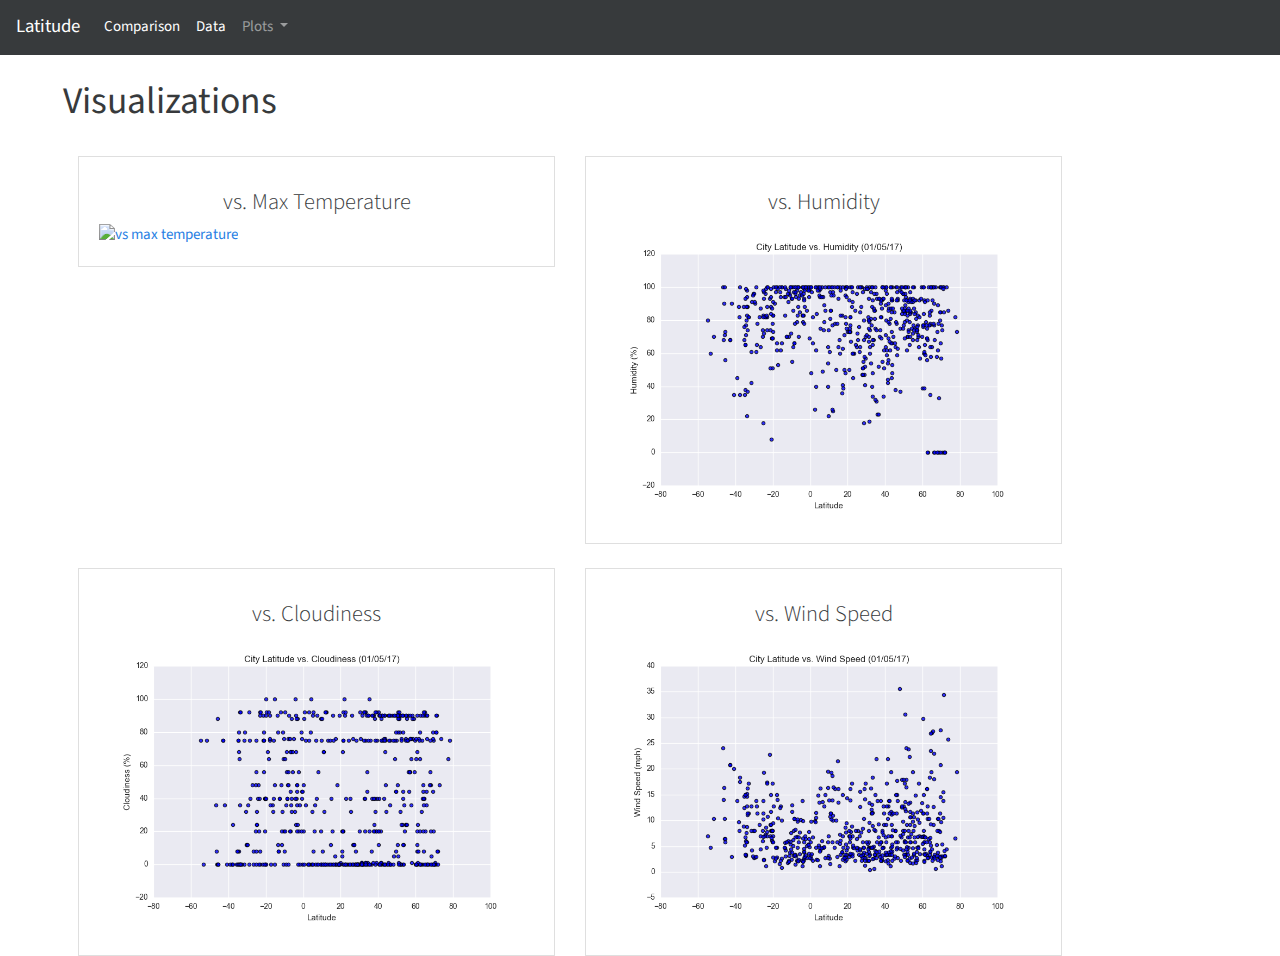
==== index.html @ 23e24061 "web pages" ====
<!DOCTYPE html>
<html lang="en">
<head>
    <meta charset="UTF-8">
    <meta name="viewport" content="width=device-width, initial-scale=1.0">
    <meta http-equiv="X-UA-Compatible" content="ie=edge">
    <title>Landing Page
    </title>

    <link rel="stylesheet" type="text/css" href="bootstrap.min.css">
</head>
<body>
    <!-- Navigation Bar -->
    <nav class="navbar navbar-expand-lg navbar-dark bg-dark">
            <a class="navbar-brand" href="index.html">Latitude</a>
            <button class="navbar-toggler" type="button" data-toggle="collapse" data-target="#navbarColor02" aria-controls="navbarColor02" aria-expanded="false" aria-label="Toggle navigation">
                <span class="navbar-toggler-icon"></span>
            </button>
    
            <div class="collapse navbar-collapse" id="navbarColor02">
                <ul class="navbar-nav mr-auto">
                    
                    <li class="nav-item active">
                            <a class="nav-link" href="Comparison.html">Comparison <span class="sr-only">(current)</span></a>
                    </li>
                    <li class="nav-item active">
                            <a class="nav-link" href="data-page.html">Data <span class="sr-only">(current)</span></a>
                    </li>
                
                <!-- Dropdown Menu -->
                
                    <li class="nav-item dropdown">
                        <a class="nav-link dropdown-toggle" href="#" id="navbarDropdown" role="button" data-toggle="dropdown" aria-haspopup="true" aria-expanded="false">
                            Plots
                        </a>
                        <div class="dropdown-menu" aria-labelledby="navbarDropdown">
                            <a class="dropdown-item" href="images/MaxTemp.html">Max Temperature</a>
                            <a class="dropdown-item" href="Humidity.html">Humidity</a>
                            <a class="dropdown-item" href="Cloudiness.html">Cloudiness</a>
                            <a class="dropdown-item" href="WindSpeed.html">Wind Speed</a>
                        </li>
                    </div>
                </ul>
    </nav>
    <div class="row mt-4 ml-5">
    <h1 class="col-sm-8 col-md-4"><b>Visualizations</b></h1>
    </div>

    <div class="container-fluid">

        <!-- First row -->
               
            <div class="row mt-4 ml-5">

                <!-- First card -->
            
                    <div class="col-sm-10 col-md-5">
                        
                            <div class="card">
                                <div class="card-body">
                                    <h4 class="card-title">
                                        <h4 class="text-center">vs. Max Temperature</h4></h4>
                                            <a href="MaxTemp.html" class="href">
                                                <img src="images/Fig1.png" class="card-img-top" alt="vs max temperature">
                                            </a>
                                    
                               </div>
                            </div>  
                    </div>
                
  
                <!-- Second card -->
            
                    <div class="col-sm-10 col-md-5">
                       
                            <div class="card">
                                <div class="card-body">
                                        <h4 class="card-title">
                                            <h4 class="text-center">vs. Humidity</h4></h4>
                                                <a href="Humidity.html">
                                                    <img src="WebVisualizations/Resources/assets/images/Fig2.png" class="card-img-top" alt="vs max temperature">
                                                </a>
                               </div>
                            </div>  
                    </div>
                </div>

                <!-- Second row -->

                <div class="row mt-4 ml-5">
                    
                    <!-- First card -->
            
                        <div class="col-sm-10 col-md-5">
                            
                                <div class="card">
                                    <div class="card-body">
                                        <h4 class="card-title">
                                            <h4 class="text-center">vs. Cloudiness</h4></h4>
                                                <a href="Cloudiness.html" class="href">
                                                    <img src="WebVisualizations/Resources/assets/images/Fig3.png" class="card-img-top" alt="vs max temperature">
                                                </a>
                                        
                                   </div>
                                </div>  
                        </div>
                    
      
                    <!-- Second card -->
                
                        <div class="col-sm-10 col-md-5">
                           
                                <div class="card">
                                    <div class="card-body">
                                            <h4 class="card-title">
                                                <h4 class="text-center">vs. Wind Speed</h4></h4>
                                                    <a href="WindSpeed.html">
                                                        <img src="WebVisualizations/Resources/assets/images/Fig4.png" class="card-img-top" alt="vs max temperature">
                                                    </a>
                                   </div>
                                </div>  
                        </div>
                    </div>

                    
</div>

    <!-- Optional JavaScript -->
    <!-- jQuery first, then Popper.js, then Bootstrap JS -->
    <script src="https://code.jquery.com/jquery-3.3.1.slim.min.js" integrity="sha384-q8i/X+965DzO0rT7abK41JStQIAqVgRVzpbzo5smXKp4YfRvH+8abtTE1Pi6jizo" crossorigin="anonymous"></script>
    <script src="https://cdnjs.cloudflare.com/ajax/libs/popper.js/1.14.7/umd/popper.min.js" integrity="sha384-UO2eT0CpHqdSJQ6hJty5KVphtPhzWj9WO1clHTMGa3JDZwrnQq4sF86dIHNDz0W1" crossorigin="anonymous"></script>
    <script src="https://stackpath.bootstrapcdn.com/bootstrap/4.3.1/js/bootstrap.min.js" integrity="sha384-JjSmVgyd0p3pXB1rRibZUAYoIIy6OrQ6VrjIEaFf/nJGzIxFDsf4x0xIM+B07jRM" crossorigin="anonymous"></script>
      
        
</body>
</html>
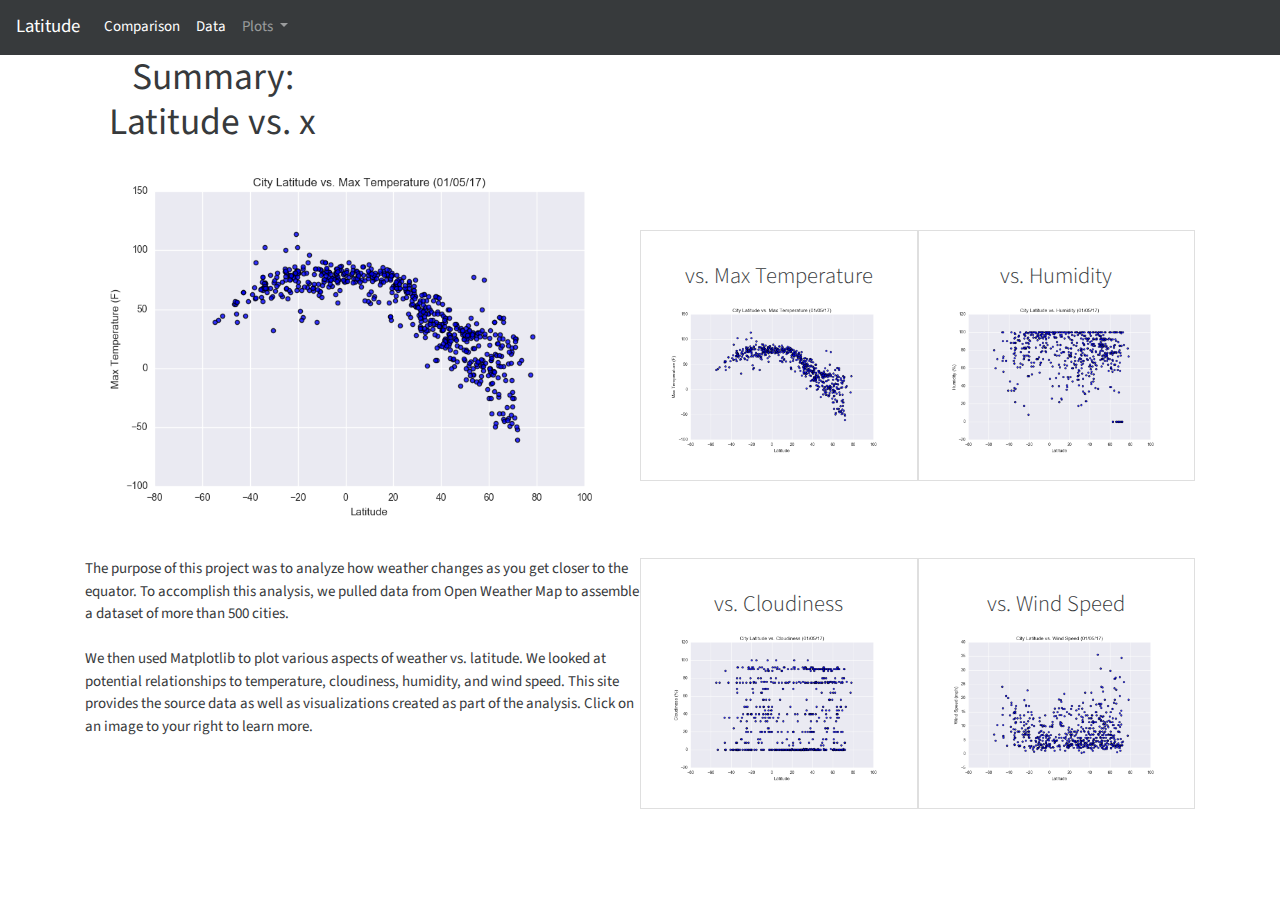
==== commit 112d11c2: "cleaned up pages" ====
--- a/index.html
+++ b/index.html
@@ -4,128 +4,146 @@
     <meta charset="UTF-8">
     <meta name="viewport" content="width=device-width, initial-scale=1.0">
     <meta http-equiv="X-UA-Compatible" content="ie=edge">
-    <title>Landing Page
-    </title>
-
+    <title>Landing Page</title>
     <link rel="stylesheet" type="text/css" href="bootstrap.min.css">
 </head>
 <body>
-    <!-- Navigation Bar -->
-    <nav class="navbar navbar-expand-lg navbar-dark bg-dark">
-            <a class="navbar-brand" href="index.html">Latitude</a>
-            <button class="navbar-toggler" type="button" data-toggle="collapse" data-target="#navbarColor02" aria-controls="navbarColor02" aria-expanded="false" aria-label="Toggle navigation">
-                <span class="navbar-toggler-icon"></span>
-            </button>
-    
-            <div class="collapse navbar-collapse" id="navbarColor02">
-                <ul class="navbar-nav mr-auto">
+  <!-- Navigation Bar -->
+  <nav class="navbar navbar-expand-lg navbar-dark bg-dark">
+        <a class="navbar-brand" href="index.html">Latitude</a>
+        <button class="navbar-toggler" type="button" data-toggle="collapse" data-target="#navbarColor02" aria-controls="navbarColor02" aria-expanded="false" aria-label="Toggle navigation">
+            <span class="navbar-toggler-icon"></span>
+        </button>
+
+        <div class="collapse navbar-collapse" id="navbarColor02">
+            <ul class="navbar-nav mr-auto">
+                
+                <li class="nav-item active">
+                        <a class="nav-link" href="Comparison.html">Comparison <span class="sr-only">(current)</span></a>
+                </li>
+                <li class="nav-item active">
+                        <a class="nav-link" href="data-page.html">Data <span class="sr-only">(current)</span></a>
+                </li>
+            
+            <!-- Dropdown Menu -->
+            
+                <li class="nav-item dropdown">
+                    <a class="nav-link dropdown-toggle" href="#" id="navbarDropdown" role="button" data-toggle="dropdown" aria-haspopup="true" aria-expanded="false">
+                        Plots
+                    </a>
+                    <div class="dropdown-menu" aria-labelledby="navbarDropdown">
+                        <a class="dropdown-item" href="MaxTemp.html">Max Temperature</a>
+                        <a class="dropdown-item" href="Humidity.html">Humidity</a>
+                        <a class="dropdown-item" href="Cloudiness.html">Cloudiness</a>
+                        <a class="dropdown-item" href="WindSpeed.html">Wind Speed</a>
+                    </div>    
+                </li>
                     
-                    <li class="nav-item active">
-                            <a class="nav-link" href="Comparison.html">Comparison <span class="sr-only">(current)</span></a>
-                    </li>
-                    <li class="nav-item active">
-                            <a class="nav-link" href="data-page.html">Data <span class="sr-only">(current)</span></a>
-                    </li>
-                
-                <!-- Dropdown Menu -->
-                
-                    <li class="nav-item dropdown">
-                        <a class="nav-link dropdown-toggle" href="#" id="navbarDropdown" role="button" data-toggle="dropdown" aria-haspopup="true" aria-expanded="false">
-                            Plots
-                        </a>
-                        <div class="dropdown-menu" aria-labelledby="navbarDropdown">
-                            <a class="dropdown-item" href="images/MaxTemp.html">Max Temperature</a>
-                            <a class="dropdown-item" href="Humidity.html">Humidity</a>
-                            <a class="dropdown-item" href="Cloudiness.html">Cloudiness</a>
-                            <a class="dropdown-item" href="WindSpeed.html">Wind Speed</a>
-                        </li>
-                    </div>
-                </ul>
+            </ul>
     </nav>
-    <div class="row mt-4 ml-5">
-    <h1 class="col-sm-8 col-md-4"><b>Visualizations</b></h1>
+
+    <!-- Main  -->
+    <div class="container">
+
+    <!-- Left side -->
+    <div class="row align-items-end">
+        <div class="col-md-3 col-sm-6">
+            <h1 class="text-center"><b>Summary: Latitude vs. x</b></h1>
+
+        </div>
+
+        <!-- Keeping row without text -->
+        <div class="col-md-3 col-sm-6">
+            
+            
+        </div>
     </div>
 
-    <div class="container-fluid">
+    <!-- Left image -->
 
-        <!-- First row -->
+    <div class="row align-items-center no-gutters">
+            <div class="col-md-6 col-sm-12">
+                <figure class="figure">
+                    <img src="WebVisualizations/images/Fig1.png" class="figure-img img-fluid rounded" alt="...">
+                </figure>
+    
+            </div>
+
+            <!-- Left, top row of group -->
+            <div class="col-md-3 col-sm-6">       
+                    <div class="card">
+                        <div class="card-body">
+                            <h4 class="card-title">
+                                <h4 class="text-center">vs. Max Temperature</h4></h4>
+                                    <a href="MaxTemp.html" class="href">
+                                        <img src="WebVisualizations/images/Fig1.png" class="card-img-top" alt="vs max temperature">
+                                    </a>
+                            
+                       </div>
+                    </div>  
+            </div>
+            <!-- Right, top row of group -->
+
+            <div class="col-md-3 col-sm-6">
+                    <div class="card">
+                        <div class="card-body">
+                            <h4 class="card-title">
+                                <h4 class="text-center">vs. Humidity</h4></h4>
+                                    <a href="Humidity.html" class="href">
+                                        <img src="WebVisualizations/images/Fig2.png" class="card-img-top" alt="vs max temperature">
+                                    </a>
+                            
+                       </div>
+                    </div>  
+            </div>
+            </div>
+  
+    
+    <div class="row align-items-start no-gutters">
+            <div class="col-md-6 col-sm-12">
+                    
+                <!-- Keeping left side separated from right -->
+                The purpose of this project was to analyze how weather changes as you get closer to the equator. To accomplish this
+                analysis, we pulled data from Open Weather Map to assemble a dataset of more than 500 cities. <br><br>
+                We then used Matplotlib to plot various aspects of weather vs. latitude. We looked at potential relationships to 
+                temperature, cloudiness, humidity, and wind speed. This site provides the source data as well as visualizations created 
+                as part of the analysis. Click on an image to your right to learn more.
+            </div>
+
+            <!-- Left, bottom row of group -->
+            <div class="col-md-3 col-sm-6">
+                <div class="card">
+                    <div class="card-body">
+                        <h4 class="card-title">
+                            <h4 class="text-center">vs. Cloudiness</h4></h4>
+                                <a href="Cloudiness.html" class="href">
+                                    <img src="WebVisualizations/images/Fig3.png" class="card-img-top" alt="vs max temperature">
+                                </a>
+                        
+                   </div>
+                </div>  
+        
+    
+            </div>
+
+            <!-- Right, bottom row of group -->
+            <div class="col-md-3 col-sm-6">
                
-            <div class="row mt-4 ml-5">
+            <div class="card">
+                <div class="card-body">
+                    <h4 class="card-title">
+                        <h4 class="text-center">vs. Wind Speed</h4></h4>
+                            <a href="WindSpeed.html" class="href">
+                                <img src="WebVisualizations/images/Fig4.png" class="card-img-top" alt="vs max temperature">
+                            </a>
+                    
+               </div>
+            </div>  
+    </div>
+        </div>
+    </div>
 
-                <!-- First card -->
-            
-                    <div class="col-sm-10 col-md-5">
-                        
-                            <div class="card">
-                                <div class="card-body">
-                                    <h4 class="card-title">
-                                        <h4 class="text-center">vs. Max Temperature</h4></h4>
-                                            <a href="MaxTemp.html" class="href">
-                                                <img src="images/Fig1.png" class="card-img-top" alt="vs max temperature">
-                                            </a>
-                                    
-                               </div>
-                            </div>  
-                    </div>
-                
-  
-                <!-- Second card -->
-            
-                    <div class="col-sm-10 col-md-5">
-                       
-                            <div class="card">
-                                <div class="card-body">
-                                        <h4 class="card-title">
-                                            <h4 class="text-center">vs. Humidity</h4></h4>
-                                                <a href="Humidity.html">
-                                                    <img src="WebVisualizations/Resources/assets/images/Fig2.png" class="card-img-top" alt="vs max temperature">
-                                                </a>
-                               </div>
-                            </div>  
-                    </div>
-                </div>
-
-                <!-- Second row -->
-
-                <div class="row mt-4 ml-5">
-                    
-                    <!-- First card -->
-            
-                        <div class="col-sm-10 col-md-5">
-                            
-                                <div class="card">
-                                    <div class="card-body">
-                                        <h4 class="card-title">
-                                            <h4 class="text-center">vs. Cloudiness</h4></h4>
-                                                <a href="Cloudiness.html" class="href">
-                                                    <img src="WebVisualizations/Resources/assets/images/Fig3.png" class="card-img-top" alt="vs max temperature">
-                                                </a>
-                                        
-                                   </div>
-                                </div>  
-                        </div>
-                    
-      
-                    <!-- Second card -->
-                
-                        <div class="col-sm-10 col-md-5">
-                           
-                                <div class="card">
-                                    <div class="card-body">
-                                            <h4 class="card-title">
-                                                <h4 class="text-center">vs. Wind Speed</h4></h4>
-                                                    <a href="WindSpeed.html">
-                                                        <img src="WebVisualizations/Resources/assets/images/Fig4.png" class="card-img-top" alt="vs max temperature">
-                                                    </a>
-                                   </div>
-                                </div>  
-                        </div>
-                    </div>
-
-                    
-</div>
-
-    <!-- Optional JavaScript -->
+<!-- Optional JavaScript -->
     <!-- jQuery first, then Popper.js, then Bootstrap JS -->
     <script src="https://code.jquery.com/jquery-3.3.1.slim.min.js" integrity="sha384-q8i/X+965DzO0rT7abK41JStQIAqVgRVzpbzo5smXKp4YfRvH+8abtTE1Pi6jizo" crossorigin="anonymous"></script>
     <script src="https://cdnjs.cloudflare.com/ajax/libs/popper.js/1.14.7/umd/popper.min.js" integrity="sha384-UO2eT0CpHqdSJQ6hJty5KVphtPhzWj9WO1clHTMGa3JDZwrnQq4sF86dIHNDz0W1" crossorigin="anonymous"></script>
@@ -133,4 +151,4 @@
       
         
 </body>
-</html>
+</html>